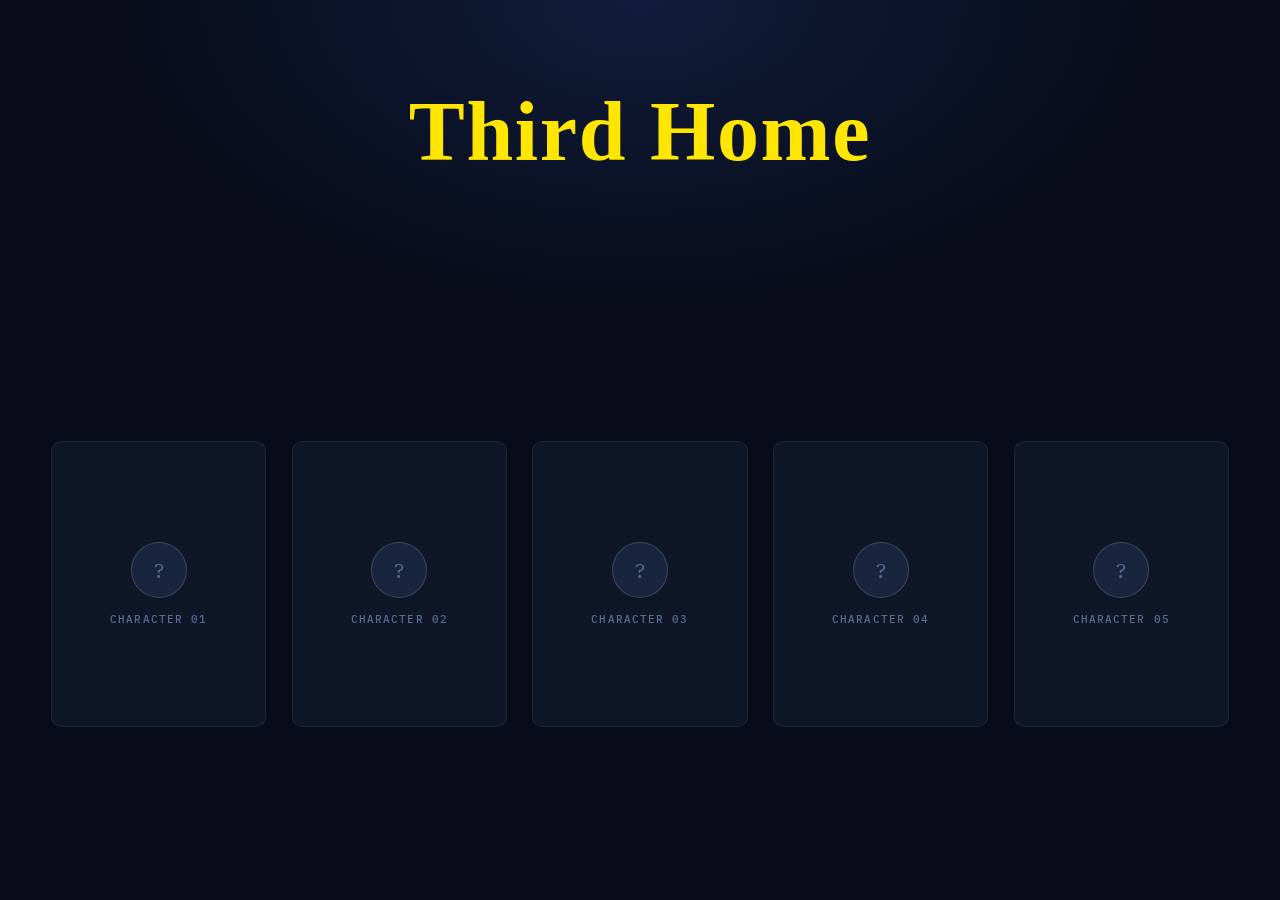
==== clone/home.html @ 744a8363 "Add "Let's Begin!" CTA to flipped character cards Once a card swivels open, a pink pill button appea" ====
<!doctype html>
<html lang="en">
  <head>
    <meta charset="UTF-8" />
    <meta name="viewport" content="width=device-width, initial-scale=1.0" />
    <title>Third Home</title>
    <link href="https://fonts.googleapis.com/css2?family=IBM+Plex+Mono:wght@300;400;500;600&display=swap" rel="stylesheet">
    <style>
      :root {
        --bg: #080C1A;
        --surface: #0F1628;
        --surface-up: #19253E;
        --border: rgba(255, 255, 255, .07);
        --border-hi: rgba(255, 255, 255, .16);
        --pink: #F72585;
        --yellow: #FFE600;
        --cyan: #4CC9F0;
        --text: #D8E0FF;
        --text-strong: #FFFFFF;
        --muted: #5A6A92;
      }

      * { box-sizing: border-box; }

      html, body {
        margin: 0;
        height: 100%;
        width: 100%;
        background: var(--bg);
        color: var(--text);
        font-family: "IBM Plex Mono", system-ui, sans-serif;
      }

      .home {
        min-height: 100dvh;
        width: 100%;
        display: flex;
        flex-direction: column;
        background:
          radial-gradient(60% 50% at 50% 0%, #101c3a 0%, transparent 70%),
          var(--bg);
      }

      /* top third: title + subtitle placeholder */
      .hero {
        flex: 1 1 33vh;
        min-height: 220px;
        display: flex;
        flex-direction: column;
        align-items: center;
        justify-content: center;
        text-align: center;
        padding: 32px 24px 16px;
      }

      .hero-title {
        font-family: Georgia, serif;
        font-weight: 700;
        color: var(--yellow);
        font-size: clamp(40px, 7vw, 84px);
        letter-spacing: .02em;
        margin: 0;
        line-height: 1.05;
      }

      .hero-subtitle {
        margin-top: 18px;
        min-height: 1.6em;
        font-size: 12px;
        font-weight: 300;
        letter-spacing: .18em;
        text-transform: uppercase;
        color: var(--muted);
      }

      /* bottom two-thirds: character cards */
      .cards {
        flex: 2 1 67vh;
        display: flex;
        align-items: center;
        justify-content: center;
        gap: clamp(12px, 2vw, 28px);
        padding: 16px clamp(16px, 4vw, 56px) clamp(24px, 5vh, 56px);
        flex-wrap: wrap;
      }

      .card {
        flex: 1 1 0;
        min-width: 140px;
        max-width: 220px;
        aspect-ratio: 3 / 4;
        perspective: 1400px;
        transition: transform .2s ease;
      }

      .card:hover {
        transform: translateY(-4px);
      }

      /* the piece that actually swivels */
      .card-flip {
        position: relative;
        width: 100%;
        height: 100%;
        cursor: pointer;
        transform-style: preserve-3d;
        transition: transform .7s cubic-bezier(.4, .15, .2, 1);
      }

      .card.open .card-flip {
        transform: rotateY(180deg);
      }

      .card-face {
        position: absolute;
        inset: 0;
        display: flex;
        flex-direction: column;
        align-items: center;
        justify-content: center;
        gap: 14px;
        padding: 18px;
        text-align: center;
        background: var(--surface);
        border: 1px solid var(--border);
        border-radius: 10px;
        backface-visibility: hidden;
        -webkit-backface-visibility: hidden;
        transition: border-color .2s ease, background .2s ease;
      }

      .card:hover .card-face {
        border-color: var(--border-hi);
        background: var(--surface-up);
      }

      .card-face.card-back {
        transform: rotateY(180deg);
        justify-content: flex-start;
        overflow-y: auto;
      }

      .card-face.card-back::-webkit-scrollbar {
        width: 3px;
      }

      .card-face.card-back::-webkit-scrollbar-thumb {
        background: var(--surface-up);
        border-radius: 2px;
      }

      .card-avatar {
        width: 56px;
        height: 56px;
        border-radius: 50%;
        border: 1px solid var(--border-hi);
        background: var(--surface-up);
        display: flex;
        align-items: center;
        justify-content: center;
        color: var(--muted);
        font-size: 20px;
        transition: color .2s ease, border-color .2s ease;
        flex-shrink: 0;
      }

      .card:hover .card-avatar {
        color: var(--cyan);
        border-color: var(--cyan);
      }

      .card-name {
        font-size: 11px;
        font-weight: 500;
        letter-spacing: .1em;
        text-transform: uppercase;
        color: var(--muted);
      }

      .card:hover .card-name {
        color: var(--text-strong);
      }

      .card-back-name {
        font-family: Georgia, serif;
        font-size: 16px;
        font-weight: 700;
        color: var(--yellow);
        margin-top: 6px;
      }

      .card-back-desc {
        font-size: 11px;
        font-weight: 300;
        line-height: 1.7;
        color: var(--text);
      }

      .card-back-footer {
        margin-top: auto;
        padding-top: 10px;
        display: flex;
        flex-direction: column;
        align-items: center;
        gap: 8px;
        flex-shrink: 0;
      }

      .begin-btn {
        display: inline-block;
        padding: 9px 22px;
        border-radius: 20px;
        background: var(--pink);
        border: 1px solid var(--pink);
        color: #fff;
        font-family: "IBM Plex Mono", system-ui, sans-serif;
        font-size: 11px;
        font-weight: 600;
        letter-spacing: .07em;
        text-transform: uppercase;
        text-decoration: none;
        cursor: pointer;
        transition: box-shadow .15s ease, transform .15s ease;
      }

      .begin-btn:hover {
        box-shadow: 0 0 18px rgba(247, 37, 133, .55);
      }

      .begin-btn:active {
        transform: scale(.96);
      }

      .card-back-hint {
        font-size: 9px;
        font-weight: 500;
        letter-spacing: .12em;
        text-transform: uppercase;
        color: var(--muted);
      }

      @media (max-width: 720px) {
        .cards {
          flex-wrap: wrap;
        }
        .card {
          flex: 1 1 40%;
          max-width: none;
          aspect-ratio: 4 / 3;
        }
      }
    </style>
  </head>
  <body>
    <div class="home">
      <section class="hero">
        <h1 class="hero-title">Third Home</h1>
        <p class="hero-subtitle" id="subtitle"></p>
      </section>

      <section class="cards" id="cards"></section>
    </div>

    <script>
      const CARD_COUNT = 5;
      const cardsEl = document.getElementById("cards");

      for (let i = 1; i <= CARD_COUNT; i++) {
        const label = `Character 0${i}`;

        const card = document.createElement("div");
        card.className = "card";
        card.innerHTML = `
          <div class="card-flip" role="button" tabindex="0" aria-expanded="false" aria-label="${label}">
            <div class="card-face card-front">
              <div class="card-avatar">?</div>
              <div class="card-name">${label}</div>
            </div>
            <div class="card-face card-back">
              <div class="card-back-name">${label}</div>
              <div class="card-back-desc">Description coming soon. This is where the character's story and role in Third Home will appear.</div>
              <div class="card-back-footer">
                <a class="begin-btn" href="index.html">Let's Begin!</a>
                <div class="card-back-hint">Tap card to close</div>
              </div>
            </div>
          </div>
        `;
        cardsEl.appendChild(card);

        const flip = card.querySelector(".card-flip");
        const beginBtn = card.querySelector(".begin-btn");
        const toggle = () => {
          const isOpen = card.classList.toggle("open");
          flip.setAttribute("aria-expanded", String(isOpen));
        };
        flip.addEventListener("click", toggle);
        flip.addEventListener("keydown", (e) => {
          if (e.key === "Enter" || e.key === " ") {
            e.preventDefault();
            toggle();
          }
        });
        beginBtn.addEventListener("click", (e) => e.stopPropagation());
        beginBtn.addEventListener("keydown", (e) => e.stopPropagation());
      }
    </script>
  </body>
</html>
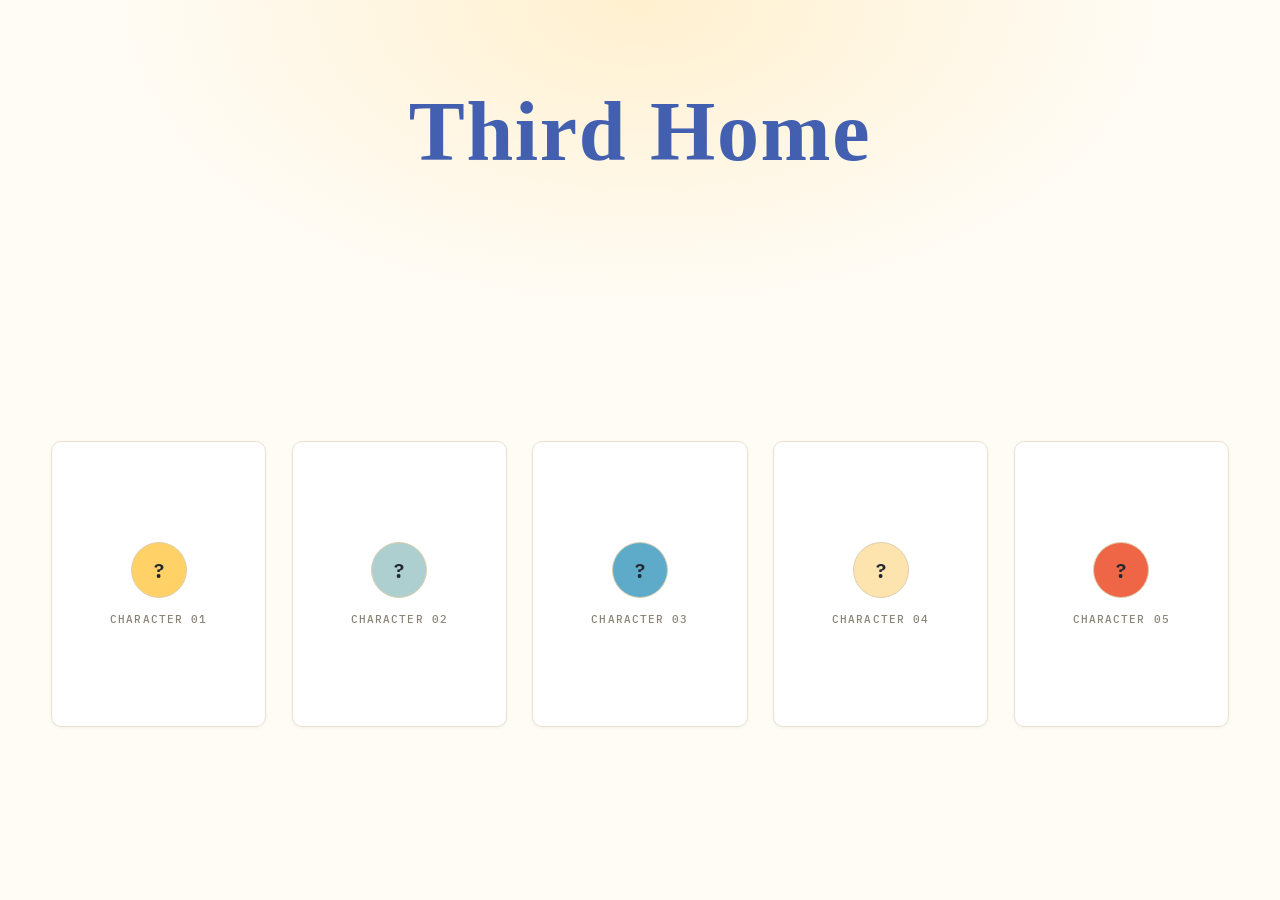
==== commit 78eedac9: "Re-theme home page with the "colour scheme" palette Replaces the dark navy/pink/cyan theme (borrowed" ====
--- a/clone/home.html
+++ b/clone/home.html
@@ -7,17 +7,22 @@
     <link href="https://fonts.googleapis.com/css2?family=IBM+Plex+Mono:wght@300;400;500;600&display=swap" rel="stylesheet">
     <style>
       :root {
-        --bg: #080C1A;
-        --surface: #0F1628;
-        --surface-up: #19253E;
-        --border: rgba(255, 255, 255, .07);
-        --border-hi: rgba(255, 255, 255, .16);
-        --pink: #F72585;
-        --yellow: #FFE600;
-        --cyan: #4CC9F0;
-        --text: #D8E0FF;
-        --text-strong: #FFFFFF;
-        --muted: #5A6A92;
+        /* colour scheme.png */
+        --sunshine: #FFD167;
+        --long-days: #ADCFD0;
+        --captain: #4360B0;
+        --buttered-corn: #FDE4AE;
+        --sea: #5EABC9;
+        --tomato: #EF6646;
+
+        --bg: #FFFCF6;
+        --surface: #FFFFFF;
+        --surface-up: #FFF7E8;
+        --border: #EBE1CC;
+        --border-hi: #DCCFAF;
+        --ink: #3A4550;
+        --muted: #8A8577;
+        --text-strong: #232830;
       }
 
       * { box-sizing: border-box; }
@@ -27,7 +32,7 @@
         height: 100%;
         width: 100%;
         background: var(--bg);
-        color: var(--text);
+        color: var(--ink);
         font-family: "IBM Plex Mono", system-ui, sans-serif;
       }
 
@@ -37,7 +42,7 @@
         display: flex;
         flex-direction: column;
         background:
-          radial-gradient(60% 50% at 50% 0%, #101c3a 0%, transparent 70%),
+          radial-gradient(60% 50% at 50% 0%, #fff0cf 0%, transparent 70%),
           var(--bg);
       }
 
@@ -56,7 +61,7 @@
       .hero-title {
         font-family: Georgia, serif;
         font-weight: 700;
-        color: var(--yellow);
+        color: var(--captain);
         font-size: clamp(40px, 7vw, 84px);
         letter-spacing: .02em;
         margin: 0;
@@ -85,6 +90,8 @@
       }
 
       .card {
+        --accent: var(--captain);
+        --accent-ring: var(--captain);
         flex: 1 1 0;
         min-width: 140px;
         max-width: 220px;
@@ -124,14 +131,16 @@
         background: var(--surface);
         border: 1px solid var(--border);
         border-radius: 10px;
+        box-shadow: 0 1px 3px rgba(58, 69, 80, .06);
         backface-visibility: hidden;
         -webkit-backface-visibility: hidden;
-        transition: border-color .2s ease, background .2s ease;
+        transition: border-color .2s ease, background .2s ease, box-shadow .2s ease;
       }
 
       .card:hover .card-face {
-        border-color: var(--border-hi);
+        border-color: var(--accent-ring);
         background: var(--surface-up);
+        box-shadow: 0 10px 24px rgba(58, 69, 80, .14);
       }
 
       .card-face.card-back {
@@ -154,19 +163,19 @@
         height: 56px;
         border-radius: 50%;
         border: 1px solid var(--border-hi);
-        background: var(--surface-up);
+        background: var(--accent);
         display: flex;
         align-items: center;
         justify-content: center;
-        color: var(--muted);
+        color: var(--text-strong);
         font-size: 20px;
-        transition: color .2s ease, border-color .2s ease;
+        font-weight: 600;
+        transition: transform .2s ease;
         flex-shrink: 0;
       }
 
       .card:hover .card-avatar {
-        color: var(--cyan);
-        border-color: var(--cyan);
+        transform: scale(1.06);
       }
 
       .card-name {
@@ -185,7 +194,7 @@
         font-family: Georgia, serif;
         font-size: 16px;
         font-weight: 700;
-        color: var(--yellow);
+        color: var(--accent-ring);
         margin-top: 6px;
       }
 
@@ -193,7 +202,7 @@
         font-size: 11px;
         font-weight: 300;
         line-height: 1.7;
-        color: var(--text);
+        color: var(--ink);
       }
 
       .card-back-footer {
@@ -210,8 +219,8 @@
         display: inline-block;
         padding: 9px 22px;
         border-radius: 20px;
-        background: var(--pink);
-        border: 1px solid var(--pink);
+        background: var(--tomato);
+        border: 1px solid var(--tomato);
         color: #fff;
         font-family: "IBM Plex Mono", system-ui, sans-serif;
         font-size: 11px;
@@ -224,7 +233,7 @@
       }
 
       .begin-btn:hover {
-        box-shadow: 0 0 18px rgba(247, 37, 133, .55);
+        box-shadow: 0 6px 18px rgba(239, 102, 70, .45);
       }
 
       .begin-btn:active {
@@ -263,13 +272,23 @@
 
     <script>
       const CARD_COUNT = 5;
+      const ACCENTS = [
+        { fill: "#FFD167", ring: "#B4872E" }, // pure sunshine
+        { fill: "#ADCFD0", ring: "#4D797A" }, // long days
+        { fill: "#5EABC9", ring: "#2E6E86" }, // sea
+        { fill: "#FDE4AE", ring: "#B08A3E" }, // buttered corn
+        { fill: "#EF6646", ring: "#C0492E" }, // ripe tomatoes
+      ];
       const cardsEl = document.getElementById("cards");
 
       for (let i = 1; i <= CARD_COUNT; i++) {
         const label = `Character 0${i}`;
+        const accent = ACCENTS[i - 1];
 
         const card = document.createElement("div");
         card.className = "card";
+        card.style.setProperty("--accent", accent.fill);
+        card.style.setProperty("--accent-ring", accent.ring);
         card.innerHTML = `
           <div class="card-flip" role="button" tabindex="0" aria-expanded="false" aria-label="${label}">
             <div class="card-face card-front">
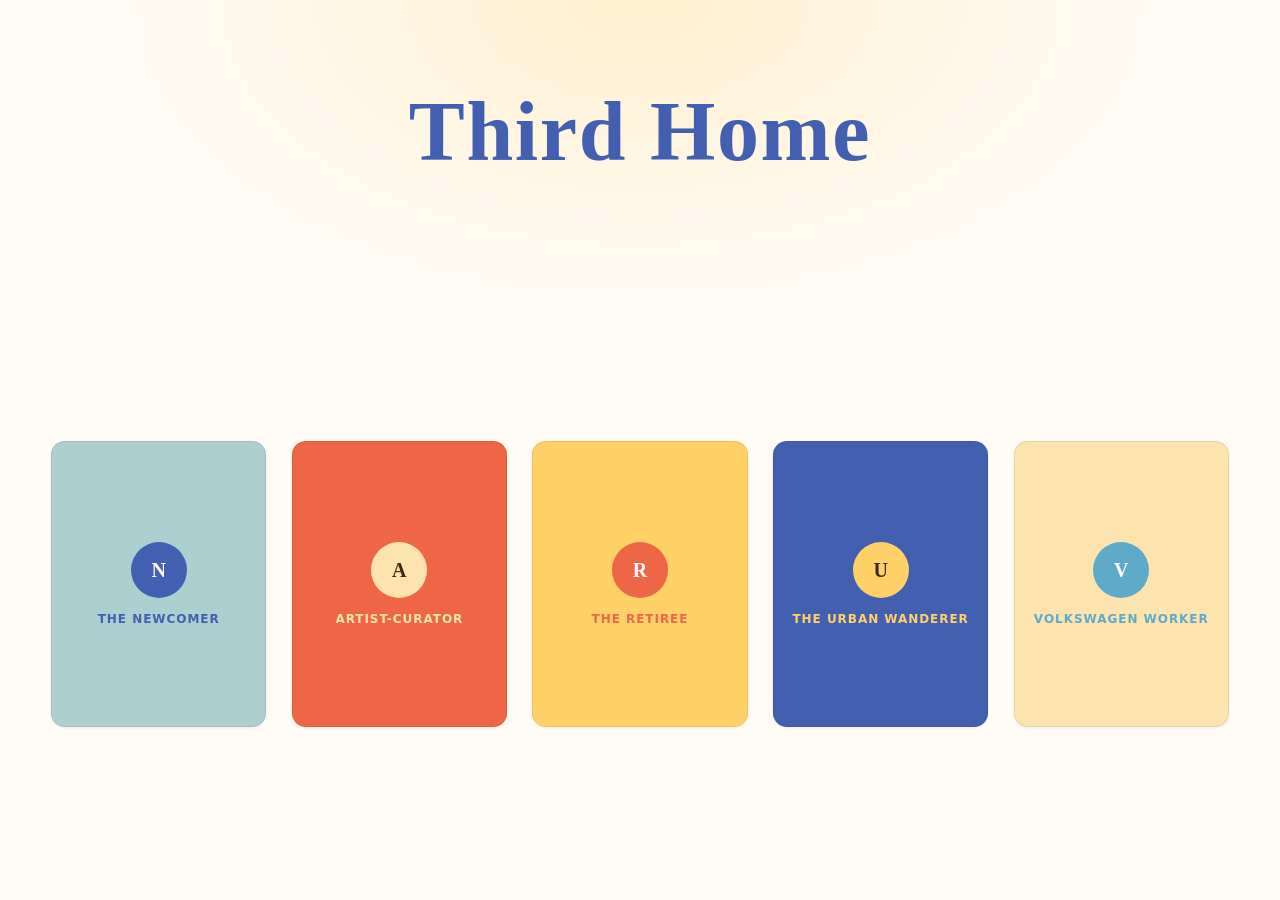
==== commit ca042279: "Populate flip-card backs with real persona content Replaces the placeholder card copy with the five " ====
--- a/clone/home.html
+++ b/clone/home.html
@@ -90,18 +90,23 @@
       }
 
       .card {
-        --accent: var(--captain);
-        --accent-ring: var(--captain);
+        --card-bg: var(--surface);
+        --card-accent: var(--captain);
+        --card-on-accent: #fff;
         flex: 1 1 0;
-        min-width: 140px;
-        max-width: 220px;
+        min-width: 150px;
+        max-width: 230px;
         aspect-ratio: 3 / 4;
         perspective: 1400px;
-        transition: transform .2s ease;
+        transition: transform .2s ease, aspect-ratio .35s ease;
       }
 
       .card:hover {
         transform: translateY(-4px);
+      }
+
+      .card.open {
+        aspect-ratio: 3 / 8.6;
       }
 
       /* the piece that actually swivels */
@@ -128,19 +133,17 @@
         gap: 14px;
         padding: 18px;
         text-align: center;
-        background: var(--surface);
-        border: 1px solid var(--border);
-        border-radius: 10px;
-        box-shadow: 0 1px 3px rgba(58, 69, 80, .06);
+        background: var(--card-bg);
+        border: 1px solid rgba(0, 0, 0, .08);
+        border-radius: 14px;
+        box-shadow: 0 1px 3px rgba(58, 69, 80, .08);
         backface-visibility: hidden;
         -webkit-backface-visibility: hidden;
-        transition: border-color .2s ease, background .2s ease, box-shadow .2s ease;
+        transition: box-shadow .2s ease;
       }
 
       .card:hover .card-face {
-        border-color: var(--accent-ring);
-        background: var(--surface-up);
-        box-shadow: 0 10px 24px rgba(58, 69, 80, .14);
+        box-shadow: 0 10px 26px rgba(58, 69, 80, .2);
       }
 
       .card-face.card-back {
@@ -154,7 +157,7 @@
       }
 
       .card-face.card-back::-webkit-scrollbar-thumb {
-        background: var(--surface-up);
+        background: rgba(0, 0, 0, .15);
         border-radius: 2px;
       }
 
@@ -162,14 +165,14 @@
         width: 56px;
         height: 56px;
         border-radius: 50%;
-        border: 1px solid var(--border-hi);
-        background: var(--accent);
+        background: var(--card-accent);
         display: flex;
         align-items: center;
         justify-content: center;
-        color: var(--text-strong);
+        color: var(--card-on-accent);
+        font-family: Georgia, serif;
         font-size: 20px;
-        font-weight: 600;
+        font-weight: 700;
         transition: transform .2s ease;
         flex-shrink: 0;
       }
@@ -179,30 +182,63 @@
       }
 
       .card-name {
-        font-size: 11px;
-        font-weight: 500;
-        letter-spacing: .1em;
-        text-transform: uppercase;
-        color: var(--muted);
-      }
-
-      .card:hover .card-name {
-        color: var(--text-strong);
+        font-size: 12px;
+        font-weight: 700;
+        letter-spacing: .08em;
+        text-transform: uppercase;
+        color: var(--card-accent);
       }
 
       .card-back-name {
         font-family: Georgia, serif;
-        font-size: 16px;
-        font-weight: 700;
-        color: var(--accent-ring);
-        margin-top: 6px;
+        font-size: 17px;
+        font-weight: 700;
+        letter-spacing: .01em;
+        text-transform: uppercase;
+        color: var(--card-accent);
+        margin-top: 4px;
       }
 
       .card-back-desc {
         font-size: 11px;
-        font-weight: 300;
+        font-weight: 400;
         line-height: 1.7;
-        color: var(--ink);
+        color: #1e1e1e;
+        white-space: pre-line;
+      }
+
+      .card-back-activities {
+        margin-top: 4px;
+        display: flex;
+        flex-direction: column;
+        align-items: center;
+        gap: 8px;
+      }
+
+      .card-back-activities-label {
+        font-size: 10px;
+        font-weight: 700;
+        letter-spacing: .1em;
+        text-transform: uppercase;
+        color: var(--card-accent);
+      }
+
+      .activity-grid {
+        display: grid;
+        grid-template-columns: 1fr 1fr;
+        gap: 6px;
+      }
+
+      .activity-pill {
+        padding: 6px 10px;
+        border-radius: 14px;
+        background: var(--card-accent);
+        color: var(--card-on-accent);
+        font-size: 8.5px;
+        font-weight: 700;
+        letter-spacing: .05em;
+        text-transform: uppercase;
+        white-space: nowrap;
       }
 
       .card-back-footer {
@@ -219,8 +255,8 @@
         display: inline-block;
         padding: 9px 22px;
         border-radius: 20px;
-        background: var(--tomato);
-        border: 1px solid var(--tomato);
+        background: #1e1e1e;
+        border: 1px solid #1e1e1e;
         color: #fff;
         font-family: "IBM Plex Mono", system-ui, sans-serif;
         font-size: 11px;
@@ -233,7 +269,7 @@
       }
 
       .begin-btn:hover {
-        box-shadow: 0 6px 18px rgba(239, 102, 70, .45);
+        box-shadow: 0 6px 18px rgba(0, 0, 0, .35);
       }
 
       .begin-btn:active {
@@ -242,10 +278,11 @@
 
       .card-back-hint {
         font-size: 9px;
-        font-weight: 500;
+        font-weight: 600;
         letter-spacing: .12em;
         text-transform: uppercase;
-        color: var(--muted);
+        color: #1e1e1e;
+        opacity: .55;
       }
 
       @media (max-width: 720px) {
@@ -257,6 +294,10 @@
           max-width: none;
           aspect-ratio: 4 / 3;
         }
+        .card.open {
+          flex: 1 1 100%;
+          aspect-ratio: 3 / 6.2;
+        }
       }
     </style>
   </head>
@@ -271,33 +312,76 @@
     </div>
 
     <script>
-      const CARD_COUNT = 5;
-      const ACCENTS = [
-        { fill: "#FFD167", ring: "#B4872E" }, // pure sunshine
-        { fill: "#ADCFD0", ring: "#4D797A" }, // long days
-        { fill: "#5EABC9", ring: "#2E6E86" }, // sea
-        { fill: "#FDE4AE", ring: "#B08A3E" }, // buttered corn
-        { fill: "#EF6646", ring: "#C0492E" }, // ripe tomatoes
+      // from "personas descriptions.pdf"
+      const PERSONAS = [
+        {
+          title: "The Newcomer",
+          bg: "#ADCFD0",     // long days
+          accent: "#4360B0", // captain
+          onAccent: "#fff",
+          desc: "Welcome to Wolfsburg, the city with the iconic Volkswagen Factory!\n\nAre you here for the weekend? Exploring the city? Perhaps feeling a bit lost and not sure where to stay? Don't worry, you've come to the right place!\n\nThird Home is the perfect spot for Newcomers such as you :) Stay here for days, weeks or even months! We also have all kinds of social events for you to take part in, are you interested?",
+          activities: ["Open Studios", "Playrooms", "Workshops", "Cafe / Bar"],
+        },
+        {
+          title: "Artist-Curator",
+          bg: "#EF6646",     // ripe tomatoes
+          accent: "#FDE4AE", // buttered corn
+          onAccent: "#3A2A12",
+          desc: "A new talent in town! Welcome to Wolfsburg :)\n\nLooking for a space to showcase your art? Third Home is not just a place for living but also a space for people like you who are looking for co-working or exhibition and workshop spaces.\n\nWhat's a better way to meet new people and, possibly, new fans of your work? Host events and find the right crowd to display your pieces! Be the light that shines Third Home <3",
+          activities: ["Co-Working", "Performance", "Workshops", "Exhibition"],
+        },
+        {
+          title: "The Retiree",
+          bg: "#FFD167",     // pure sunshine
+          accent: "#EF6646", // ripe tomatoes
+          onAccent: "#fff",
+          desc: "How's it going, Legend? What are your plans for today?\n\nHave you heard of this place, Third Home? I suddenly have this urge to play chess with you, finally see who's the better player. What do you say? Ready to lose, old man?\n\nThey have more than Playrooms, you know. They have a very impressive gnome collection in their gardens, which I'm sure you'd love to see. We could also grab a beeeeeer!",
+          activities: ["Retreat", "Playrooms", "Gardening", "Cafe / Bar"],
+        },
+        {
+          title: "The Urban Wanderer",
+          bg: "#4360B0",     // captain
+          accent: "#FFD167", // pure sunshine
+          onAccent: "#3A2A12",
+          desc: "Where did you go this weekend? City hopping can be fun, but what about Wolfsburg itself? You have to explore the city you live in!\n\nAre you free next weekend, though? Let's mix it up. Third Home has so many events going on this month. There's an exhibition on mass printing and they are screening “2001: A Space Odyssey”. They also have a yoga studio on Thursday evenings. Or we could go there right now and take our work with us. They have a great cafe too :)",
+          activities: ["Open Studios", "Co-Working", "Terraces", "Exhibition"],
+        },
+        {
+          title: "Volkswagen Worker",
+          bg: "#FDE4AE",     // buttered corn
+          accent: "#5EABC9", // sea
+          onAccent: "#fff",
+          desc: "You look like you need a breather :/ that bad, huh? Well, not to fret. Even though you work odd shift times at the Volkswagen factory, there is a place for you to unwind :)\n\nThird Home is open 24/7. It includes quiet lounging spaces, private terraces and beautiful gardens. But if you still have the energy, there are always events taking place, even at this hour! Do you know Salsa? Or what if we booked a space to have a karaoke night! The fun is endless.",
+          activities: ["Performance", "Terraces", "Gardening", "Retreat"],
+        },
       ];
+
       const cardsEl = document.getElementById("cards");
 
-      for (let i = 1; i <= CARD_COUNT; i++) {
-        const label = `Character 0${i}`;
-        const accent = ACCENTS[i - 1];
+      PERSONAS.forEach((persona) => {
+        const initial = persona.title.replace("The ", "").charAt(0);
+        const activityPills = persona.activities
+          .map((a) => `<div class="activity-pill">${a}</div>`)
+          .join("");
 
         const card = document.createElement("div");
         card.className = "card";
-        card.style.setProperty("--accent", accent.fill);
-        card.style.setProperty("--accent-ring", accent.ring);
+        card.style.setProperty("--card-bg", persona.bg);
+        card.style.setProperty("--card-accent", persona.accent);
+        card.style.setProperty("--card-on-accent", persona.onAccent);
         card.innerHTML = `
-          <div class="card-flip" role="button" tabindex="0" aria-expanded="false" aria-label="${label}">
+          <div class="card-flip" role="button" tabindex="0" aria-expanded="false" aria-label="${persona.title}">
             <div class="card-face card-front">
-              <div class="card-avatar">?</div>
-              <div class="card-name">${label}</div>
+              <div class="card-avatar">${initial}</div>
+              <div class="card-name">${persona.title}</div>
             </div>
             <div class="card-face card-back">
-              <div class="card-back-name">${label}</div>
-              <div class="card-back-desc">Description coming soon. This is where the character's story and role in Third Home will appear.</div>
+              <div class="card-back-name">${persona.title}</div>
+              <div class="card-back-desc">${persona.desc}</div>
+              <div class="card-back-activities">
+                <div class="card-back-activities-label">Suggested Activities</div>
+                <div class="activity-grid">${activityPills}</div>
+              </div>
               <div class="card-back-footer">
                 <a class="begin-btn" href="index.html">Let's Begin!</a>
                 <div class="card-back-hint">Tap card to close</div>
@@ -322,7 +406,7 @@
         });
         beginBtn.addEventListener("click", (e) => e.stopPropagation());
         beginBtn.addEventListener("keydown", (e) => e.stopPropagation());
-      }
+      });
     </script>
   </body>
 </html>
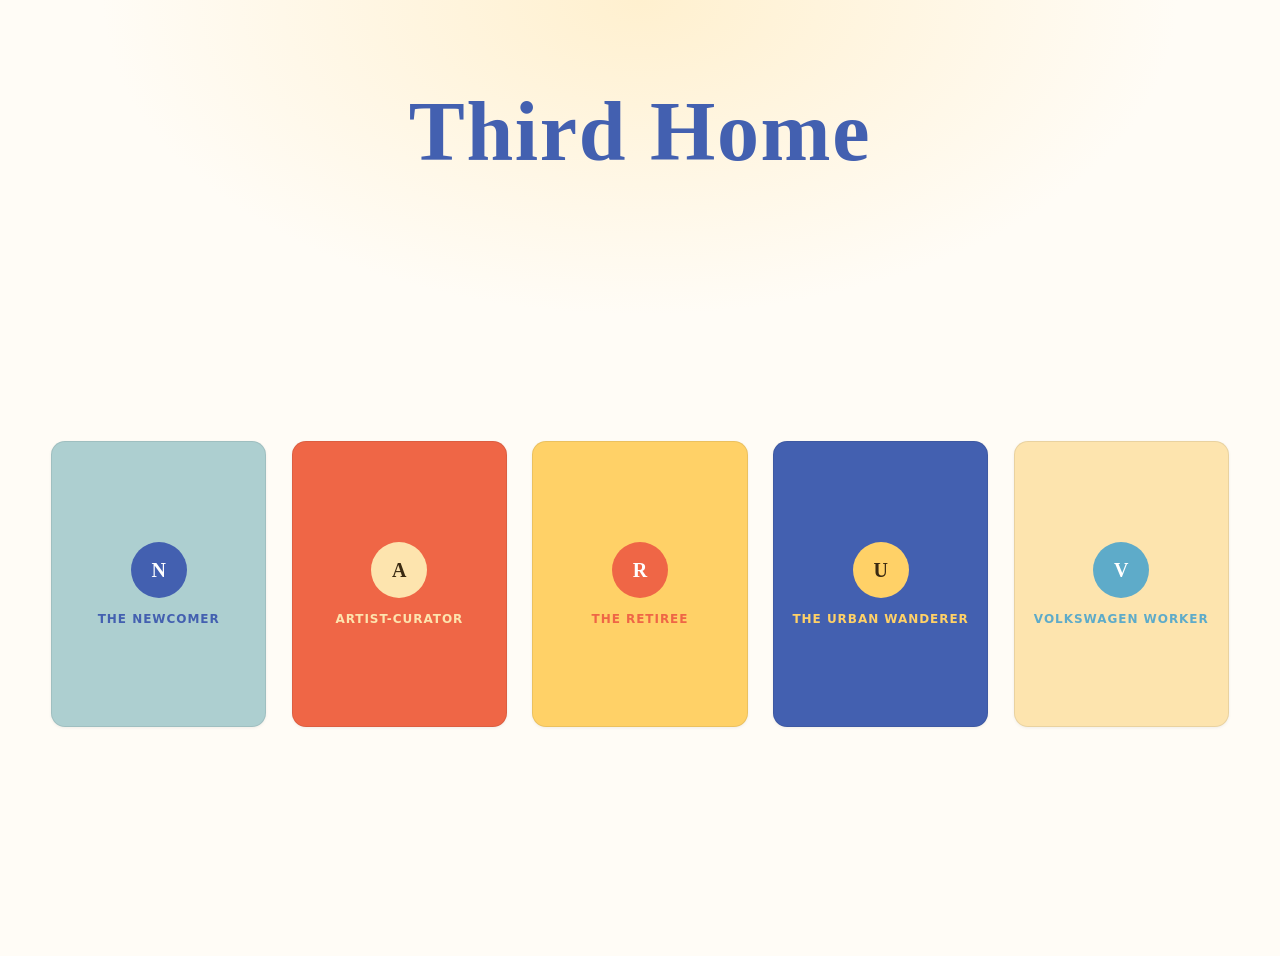
==== commit 4d632fe1: "Shrink flipped card height and auto-scroll it into view No internal scrolling on the tile itself (pe" ====
--- a/clone/home.html
+++ b/clone/home.html
@@ -106,7 +106,10 @@
       }
 
       .card.open {
-        aspect-ratio: 3 / 8.6;
+        flex: 1 1 300px;
+        min-width: 260px;
+        max-width: 320px;
+        aspect-ratio: 3 / 4.25;
       }
 
       /* the piece that actually swivels */
@@ -149,16 +152,8 @@
       .card-face.card-back {
         transform: rotateY(180deg);
         justify-content: flex-start;
-        overflow-y: auto;
-      }
-
-      .card-face.card-back::-webkit-scrollbar {
-        width: 3px;
-      }
-
-      .card-face.card-back::-webkit-scrollbar-thumb {
-        background: rgba(0, 0, 0, .15);
-        border-radius: 2px;
+        gap: 10px;
+        padding: 16px;
       }
 
       .card-avatar {
@@ -191,32 +186,30 @@
 
       .card-back-name {
         font-family: Georgia, serif;
-        font-size: 17px;
+        font-size: 15px;
         font-weight: 700;
         letter-spacing: .01em;
         text-transform: uppercase;
         color: var(--card-accent);
-        margin-top: 4px;
       }
 
       .card-back-desc {
-        font-size: 11px;
+        font-size: 10.5px;
         font-weight: 400;
-        line-height: 1.7;
+        line-height: 1.45;
         color: #1e1e1e;
         white-space: pre-line;
       }
 
       .card-back-activities {
-        margin-top: 4px;
         display: flex;
         flex-direction: column;
         align-items: center;
-        gap: 8px;
+        gap: 5px;
       }
 
       .card-back-activities-label {
-        font-size: 10px;
+        font-size: 9px;
         font-weight: 700;
         letter-spacing: .1em;
         text-transform: uppercase;
@@ -226,15 +219,15 @@
       .activity-grid {
         display: grid;
         grid-template-columns: 1fr 1fr;
-        gap: 6px;
+        gap: 4px;
       }
 
       .activity-pill {
-        padding: 6px 10px;
-        border-radius: 14px;
+        padding: 4px 8px;
+        border-radius: 12px;
         background: var(--card-accent);
         color: var(--card-on-accent);
-        font-size: 8.5px;
+        font-size: 8px;
         font-weight: 700;
         letter-spacing: .05em;
         text-transform: uppercase;
@@ -243,17 +236,17 @@
 
       .card-back-footer {
         margin-top: auto;
-        padding-top: 10px;
+        padding-top: 6px;
         display: flex;
         flex-direction: column;
         align-items: center;
-        gap: 8px;
+        gap: 5px;
         flex-shrink: 0;
       }
 
       .begin-btn {
         display: inline-block;
-        padding: 9px 22px;
+        padding: 7px 20px;
         border-radius: 20px;
         background: #1e1e1e;
         border: 1px solid #1e1e1e;
@@ -296,7 +289,9 @@
         }
         .card.open {
           flex: 1 1 100%;
-          aspect-ratio: 3 / 6.2;
+          max-width: none;
+          min-width: 0;
+          aspect-ratio: 3 / 4.4;
         }
       }
     </style>
@@ -396,6 +391,11 @@
         const toggle = () => {
           const isOpen = card.classList.toggle("open");
           flip.setAttribute("aria-expanded", String(isOpen));
+          if (isOpen) {
+            window.setTimeout(() => {
+              card.scrollIntoView({ behavior: "smooth", block: "nearest" });
+            }, 360);
+          }
         };
         flip.addEventListener("click", toggle);
         flip.addEventListener("keydown", (e) => {
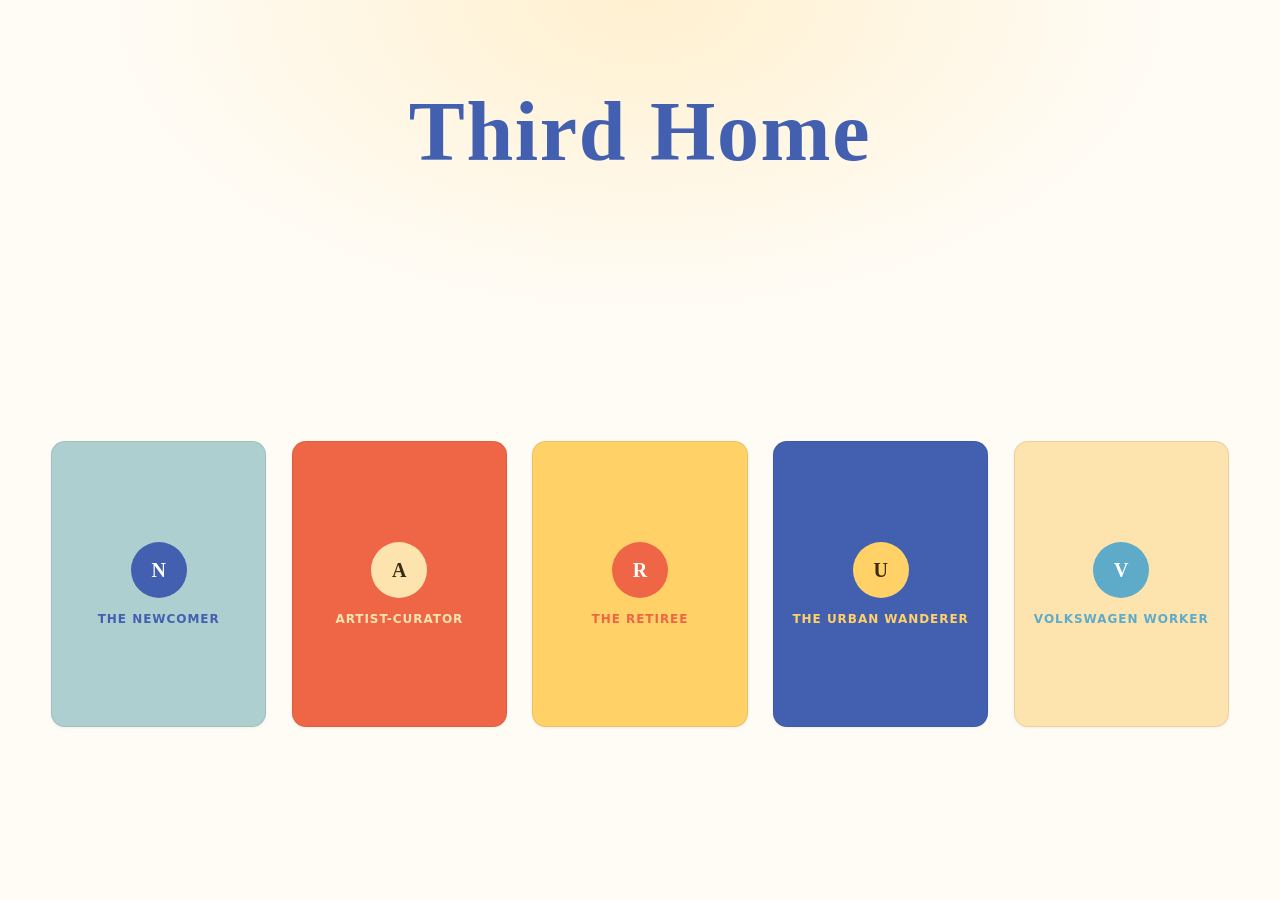
==== commit 8f55a857: "Eliminate all page scrolling and smooth the flip's text motion Locks html/body/.home to the viewport" ====
--- a/clone/home.html
+++ b/clone/home.html
@@ -31,16 +31,18 @@
         margin: 0;
         height: 100%;
         width: 100%;
+        overflow: hidden;
         background: var(--bg);
         color: var(--ink);
         font-family: "IBM Plex Mono", system-ui, sans-serif;
       }
 
       .home {
-        min-height: 100dvh;
+        height: 100dvh;
         width: 100%;
         display: flex;
         flex-direction: column;
+        overflow: hidden;
         background:
           radial-gradient(60% 50% at 50% 0%, #fff0cf 0%, transparent 70%),
           var(--bg);
@@ -49,13 +51,19 @@
       /* top third: title + subtitle placeholder */
       .hero {
         flex: 1 1 33vh;
-        min-height: 220px;
+        min-height: 0;
         display: flex;
         flex-direction: column;
         align-items: center;
         justify-content: center;
         text-align: center;
         padding: 32px 24px 16px;
+        transition: flex-basis .35s ease, padding .35s ease;
+      }
+
+      .home.compact .hero {
+        flex: 0 1 auto;
+        padding: 18px 24px 4px;
       }
 
       .hero-title {
@@ -66,6 +74,11 @@
         letter-spacing: .02em;
         margin: 0;
         line-height: 1.05;
+        transition: font-size .35s ease;
+      }
+
+      .home.compact .hero-title {
+        font-size: clamp(22px, 4vw, 34px);
       }
 
       .hero-subtitle {
@@ -76,17 +89,31 @@
         letter-spacing: .18em;
         text-transform: uppercase;
         color: var(--muted);
+        opacity: 1;
+        overflow: hidden;
+        transition: opacity .2s ease, margin-top .35s ease, min-height .35s ease;
+      }
+
+      .home.compact .hero-subtitle {
+        opacity: 0;
+        margin-top: 0;
+        min-height: 0;
       }
 
       /* bottom two-thirds: character cards */
       .cards {
         flex: 2 1 67vh;
+        min-height: 0;
         display: flex;
         align-items: center;
         justify-content: center;
         gap: clamp(12px, 2vw, 28px);
         padding: 16px clamp(16px, 4vw, 56px) clamp(24px, 5vh, 56px);
         flex-wrap: wrap;
+      }
+
+      .home.compact .cards {
+        flex: 1 1 auto;
       }
 
       .card {
@@ -97,8 +124,10 @@
         min-width: 150px;
         max-width: 230px;
         aspect-ratio: 3 / 4;
+        max-height: 1000px;
         perspective: 1400px;
-        transition: transform .2s ease, aspect-ratio .35s ease;
+        transition: transform .2s ease, aspect-ratio .4s ease,
+          flex-basis .4s ease, max-width .4s ease, max-height .4s ease;
       }
 
       .card:hover {
@@ -108,8 +137,9 @@
       .card.open {
         flex: 1 1 300px;
         min-width: 260px;
-        max-width: 320px;
+        max-width: min(320px, 92vw);
         aspect-ratio: 3 / 4.25;
+        max-height: min(62vh, 460px);
       }
 
       /* the piece that actually swivels */
@@ -142,7 +172,31 @@
         box-shadow: 0 1px 3px rgba(58, 69, 80, .08);
         backface-visibility: hidden;
         -webkit-backface-visibility: hidden;
+        overflow: hidden;
         transition: box-shadow .2s ease;
+      }
+
+      /* text fades out as its face turns away, and fades in only after
+         the card has rotated past the midpoint, so content never
+         appears to "pop" mid-swivel */
+      .card-face > * {
+        opacity: 1;
+        transition: opacity .22s ease .32s;
+      }
+
+      .card.open .card-front > * {
+        opacity: 0;
+        transition-delay: 0s;
+      }
+
+      .card-back > * {
+        opacity: 0;
+        transition-delay: 0s;
+      }
+
+      .card.open .card-back > * {
+        opacity: 1;
+        transition-delay: .32s;
       }
 
       .card:hover .card-face {
@@ -194,9 +248,9 @@
       }
 
       .card-back-desc {
-        font-size: 10.5px;
+        font-size: clamp(9px, 1.5vh, 10.5px);
         font-weight: 400;
-        line-height: 1.45;
+        line-height: 1.4;
         color: #1e1e1e;
         white-space: pre-line;
       }
@@ -274,8 +328,7 @@
         font-weight: 600;
         letter-spacing: .12em;
         text-transform: uppercase;
-        color: #1e1e1e;
-        opacity: .55;
+        color: rgba(30, 30, 30, .55);
       }
 
       @media (max-width: 720px) {
@@ -292,6 +345,7 @@
           max-width: none;
           min-width: 0;
           aspect-ratio: 3 / 4.4;
+          max-height: min(66vh, 420px);
         }
       }
     </style>
@@ -352,6 +406,12 @@
       ];
 
       const cardsEl = document.getElementById("cards");
+      const homeEl = document.querySelector(".home");
+
+      const updateCompact = () => {
+        const anyOpen = document.querySelector(".card.open") !== null;
+        homeEl.classList.toggle("compact", anyOpen);
+      };
 
       PERSONAS.forEach((persona) => {
         const initial = persona.title.replace("The ", "").charAt(0);
@@ -391,11 +451,7 @@
         const toggle = () => {
           const isOpen = card.classList.toggle("open");
           flip.setAttribute("aria-expanded", String(isOpen));
-          if (isOpen) {
-            window.setTimeout(() => {
-              card.scrollIntoView({ behavior: "smooth", block: "nearest" });
-            }, 360);
-          }
+          updateCompact();
         };
         flip.addEventListener("click", toggle);
         flip.addEventListener("keydown", (e) => {
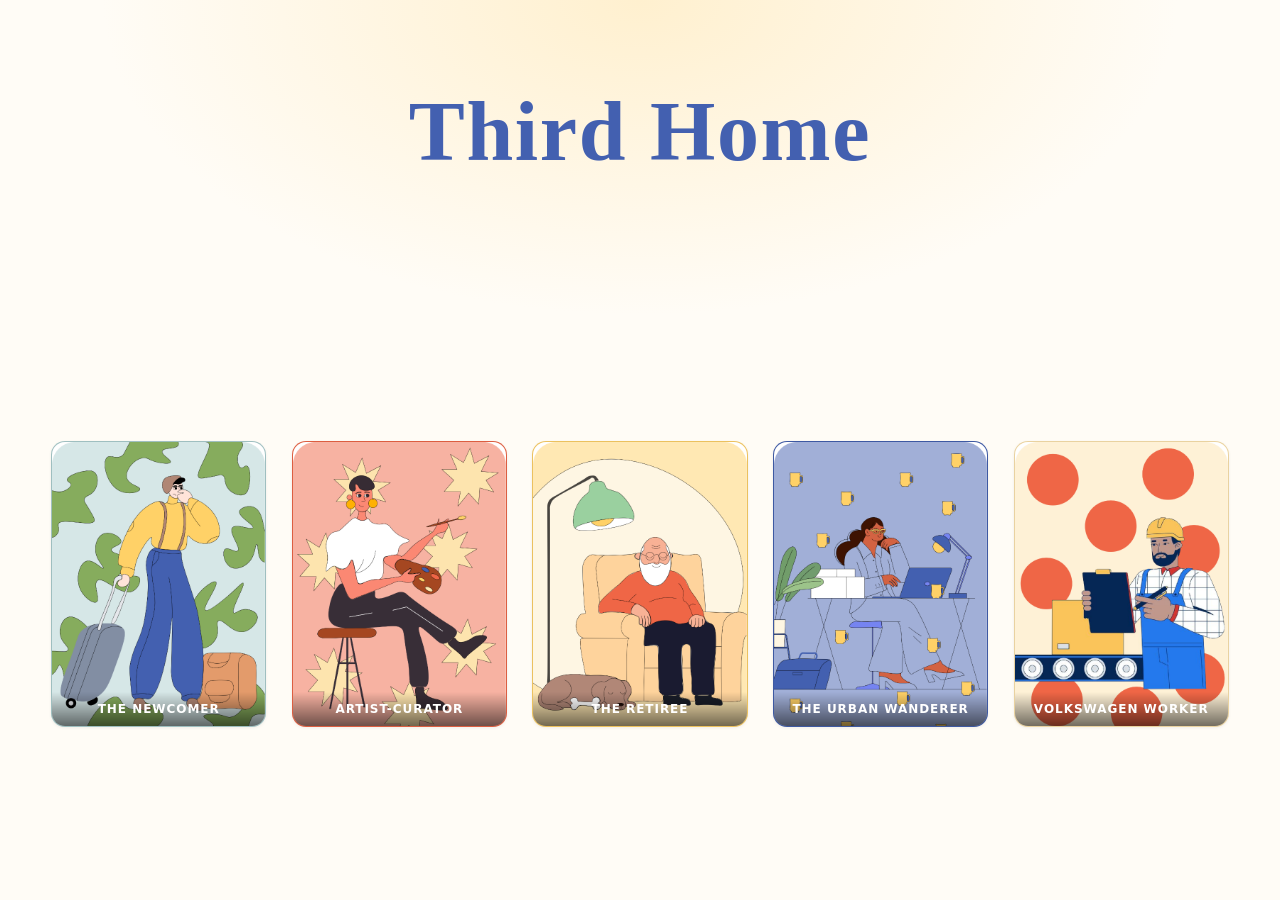
==== commit 8cf43e13: "Replace homepage card-front placeholders with the character illustrations Swap the circle-initial av" ====
--- a/clone/home.html
+++ b/clone/home.html
@@ -176,6 +176,34 @@
         transition: box-shadow .2s ease;
       }
 
+      .card-front {
+        padding: 0;
+        gap: 0;
+      }
+
+      .card-front-img {
+        position: absolute;
+        inset: 0;
+        width: 100%;
+        height: 100%;
+        object-fit: cover;
+        object-position: top center;
+      }
+
+      .card-front-label {
+        position: relative;
+        z-index: 1;
+        margin-top: auto;
+        width: 100%;
+        padding: 10px 8px;
+        background: linear-gradient(to top, rgba(0, 0, 0, .55), transparent);
+        color: #fff;
+      }
+
+      .card-front .card-name {
+        color: #fff;
+      }
+
       /* text fades out as its face turns away, and fades in only after
          the card has rotated past the midpoint, so content never
          appears to "pop" mid-swivel */
@@ -208,26 +236,6 @@
         justify-content: flex-start;
         gap: 10px;
         padding: 16px;
-      }
-
-      .card-avatar {
-        width: 56px;
-        height: 56px;
-        border-radius: 50%;
-        background: var(--card-accent);
-        display: flex;
-        align-items: center;
-        justify-content: center;
-        color: var(--card-on-accent);
-        font-family: Georgia, serif;
-        font-size: 20px;
-        font-weight: 700;
-        transition: transform .2s ease;
-        flex-shrink: 0;
-      }
-
-      .card:hover .card-avatar {
-        transform: scale(1.06);
       }
 
       .card-name {
@@ -365,6 +373,7 @@
       const PERSONAS = [
         {
           title: "The Newcomer",
+          img: "./assets/cards/newcomer.png",
           bg: "#ADCFD0",     // long days
           accent: "#4360B0", // captain
           onAccent: "#fff",
@@ -373,6 +382,7 @@
         },
         {
           title: "Artist-Curator",
+          img: "./assets/cards/artist-curator.png",
           bg: "#EF6646",     // ripe tomatoes
           accent: "#FDE4AE", // buttered corn
           onAccent: "#3A2A12",
@@ -381,6 +391,7 @@
         },
         {
           title: "The Retiree",
+          img: "./assets/cards/retiree.png",
           bg: "#FFD167",     // pure sunshine
           accent: "#EF6646", // ripe tomatoes
           onAccent: "#fff",
@@ -389,6 +400,7 @@
         },
         {
           title: "The Urban Wanderer",
+          img: "./assets/cards/urban-wanderer.png",
           bg: "#4360B0",     // captain
           accent: "#FFD167", // pure sunshine
           onAccent: "#3A2A12",
@@ -397,6 +409,7 @@
         },
         {
           title: "Volkswagen Worker",
+          img: "./assets/cards/vw-worker.png",
           bg: "#FDE4AE",     // buttered corn
           accent: "#5EABC9", // sea
           onAccent: "#fff",
@@ -414,7 +427,6 @@
       };
 
       PERSONAS.forEach((persona) => {
-        const initial = persona.title.replace("The ", "").charAt(0);
         const activityPills = persona.activities
           .map((a) => `<div class="activity-pill">${a}</div>`)
           .join("");
@@ -427,8 +439,10 @@
         card.innerHTML = `
           <div class="card-flip" role="button" tabindex="0" aria-expanded="false" aria-label="${persona.title}">
             <div class="card-face card-front">
-              <div class="card-avatar">${initial}</div>
-              <div class="card-name">${persona.title}</div>
+              <img class="card-front-img" src="${persona.img}" alt="${persona.title}" />
+              <div class="card-front-label">
+                <div class="card-name">${persona.title}</div>
+              </div>
             </div>
             <div class="card-face card-back">
               <div class="card-back-name">${persona.title}</div>
@@ -449,8 +463,16 @@
         const flip = card.querySelector(".card-flip");
         const beginBtn = card.querySelector(".begin-btn");
         const toggle = () => {
-          const isOpen = card.classList.toggle("open");
-          flip.setAttribute("aria-expanded", String(isOpen));
+          const willOpen = !card.classList.contains("open");
+          if (willOpen) {
+            cardsEl.querySelectorAll(".card.open").forEach((openCard) => {
+              if (openCard === card) return;
+              openCard.classList.remove("open");
+              openCard.querySelector(".card-flip").setAttribute("aria-expanded", "false");
+            });
+          }
+          card.classList.toggle("open", willOpen);
+          flip.setAttribute("aria-expanded", String(willOpen));
           updateCompact();
         };
         flip.addEventListener("click", toggle);
